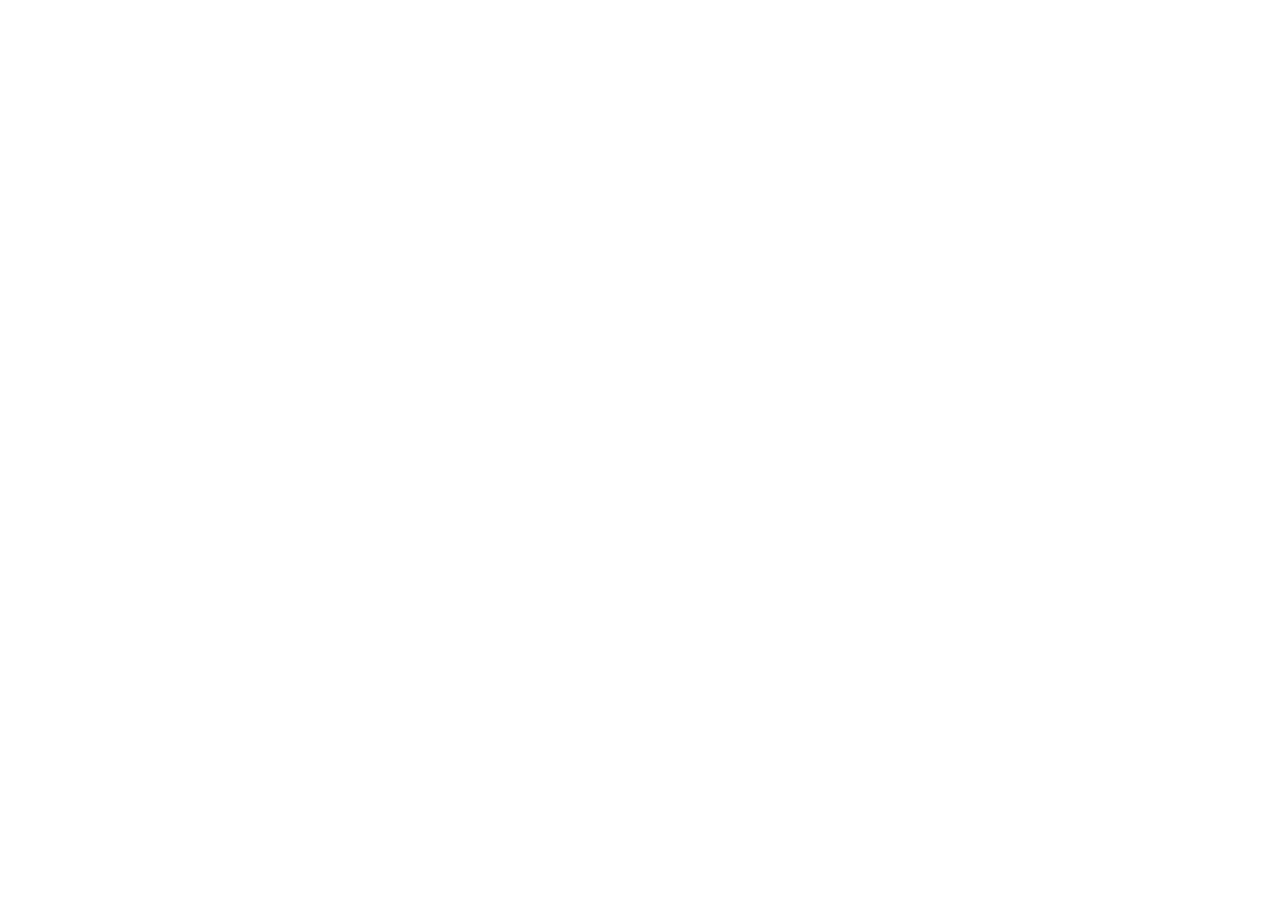
==== pages/comunidad.html @ cf09cdf3 "Separacion por carpetas , img , css , y fix del index" ====
<!DOCTYPE html>
<html lang="en">
<head>
    <meta charset="UTF-8">
    <meta name="viewport" content="width=device-width, initial-scale=1.0">
    <title>Nexus | Comunidad</title>
</head>
<body>
    
</body>
</html>
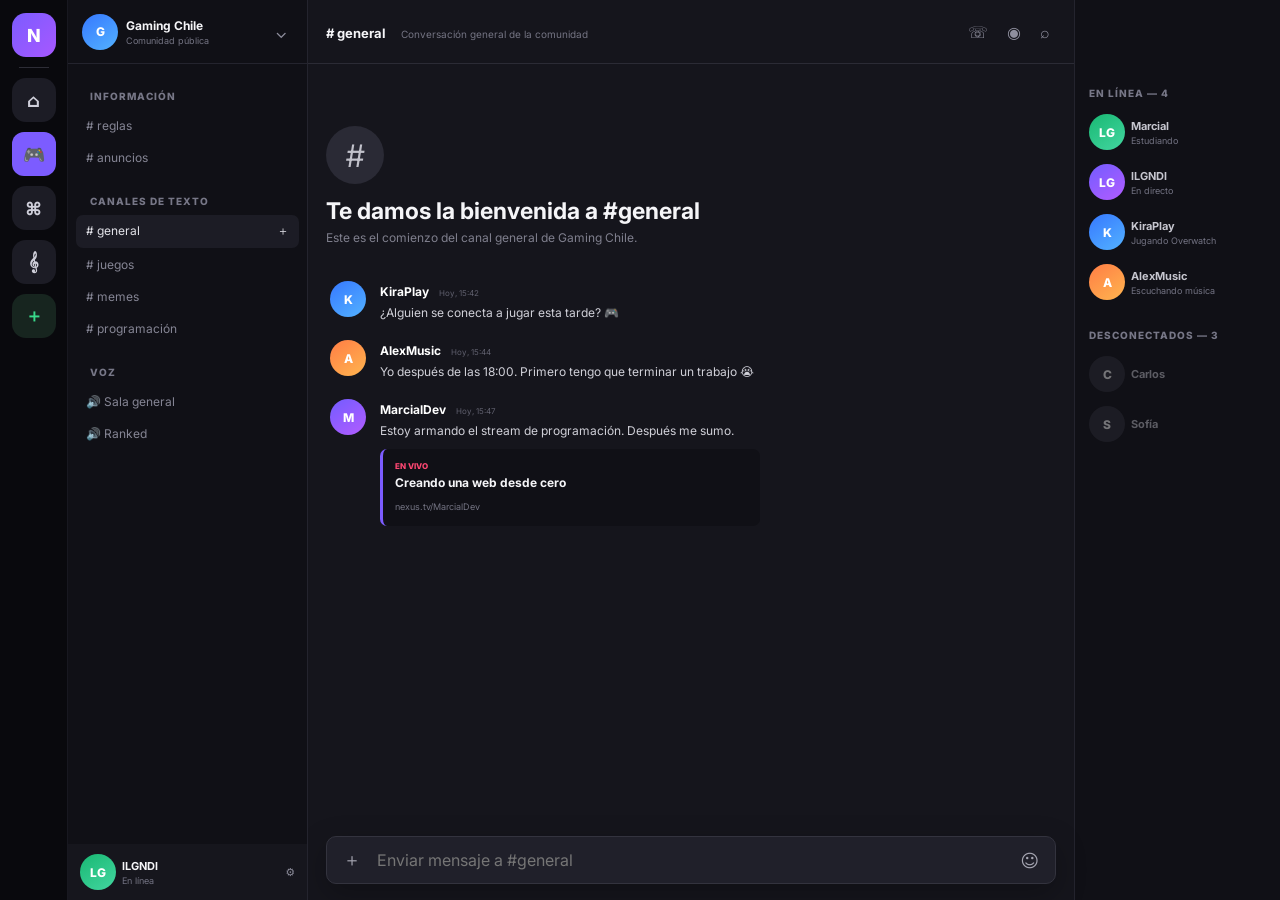
==== commit 829d4af8: "Actualizacion de Pages, js , css , cursor y pequeño detalle en indiacion de proximo boton en index" ====
--- a/pages/comunidad.html
+++ b/pages/comunidad.html
@@ -1,11 +1,181 @@
-<!DOCTYPE html>
+<!doctype html>
 <html lang="en">
-<head>
-    <meta charset="UTF-8">
-    <meta name="viewport" content="width=device-width, initial-scale=1.0">
+  <head>
+    <meta charset="UTF-8" />
+    <meta name="viewport" content="width=device-width, initial-scale=1.0" />
     <title>Nexus | Comunidad</title>
-</head>
-<body>
-    
-</body>
-</html>+    <link href="https://fonts.googleapis.com" rel="preconnect" />
+    <link crossorigin="" href="https://fonts.gstatic.com" rel="preconnect" />
+    <link
+      href="https://fonts.googleapis.com/css2?family=Inter:wght@400;500;600;700;800&amp;display=swap"
+      rel="stylesheet"
+    />
+    <link href="../css/style.css" rel="stylesheet" />
+  </head>
+  <body class="cuerpo-comunidad">
+    <!-- Barra de servidores y accesos rápidos -->
+    <aside class="barra-servidores">
+      <a class="logo-servidor" href="principal.html"> N </a>
+      <div class="linea-barra"></div>
+      <a class="icono-servidor" href="principal.html"> ⌂ </a>
+      <a class="icono-servidor activo" href="comunidad.html"> 🎮 </a>
+      <a class="icono-servidor" href="comunidad.html"> ⌘ </a>
+      <a class="icono-servidor" href="comunidad.html"> 𝄞 </a>
+      <button class="icono-servidor agregar-servidor">＋</button>
+    </aside>
+    <!-- Panel de canales de la comunidad -->
+    <aside class="barra-lateral-canales">
+      <div class="titulo-comunidad">
+        <div>
+          <span class="avatar avatar-azul"> G </span>
+          <span>
+            <strong> Gaming Chile </strong>
+            <small> Comunidad pública </small>
+          </span>
+        </div>
+        <button>⌄</button>
+      </div>
+      <div class="desplazamiento-canales">
+        <p class="encabezado-lateral">INFORMACIÓN</p>
+        <a class="elemento-canal" href="#"> # reglas </a>
+        <a class="elemento-canal" href="#"> # anuncios </a>
+        <p class="encabezado-lateral">CANALES DE TEXTO</p>
+        <a class="elemento-canal activo" href="#">
+          # general
+          <span> ＋ </span>
+        </a>
+        <a class="elemento-canal" href="#"> # juegos </a>
+        <a class="elemento-canal" href="#"> # memes </a>
+        <a class="elemento-canal" href="#"> # programación </a>
+        <p class="encabezado-lateral">VOZ</p>
+        <a class="elemento-canal" href="#"> 🔊 Sala general </a>
+        <a class="elemento-canal" href="#"> 🔊 Ranked </a>
+      </div>
+      <div class="perfil-mini">
+        <span class="avatar avatar-verde"> LG </span>
+        <span>
+          <strong> lLGNDl </strong>
+          <small> En línea </small>
+        </span>
+        <a href="perfil.html"> ⚙ </a>
+      </div>
+    </aside>
+    <!-- Área principal del chat -->
+    <main class="principal-chat">
+      <!-- Encabezado del canal -->
+      <header class="encabezado-chat">
+        <div>
+          <strong> # general </strong>
+          <span> Conversación general de la comunidad </span>
+        </div>
+        <div class="herramientas-chat">
+          <button>☏</button>
+          <button>◉</button>
+          <button>⌕</button>
+        </div>
+      </header>
+      <!-- Historial de mensajes -->
+      <section class="mensajes" id="listaMensajes">
+        <div class="introduccion-canal">
+          <div class="circulo-numeral">#</div>
+          <h1>Te damos la bienvenida a #general</h1>
+          <p>Este es el comienzo del canal general de Gaming Chile.</p>
+        </div>
+        <article class="mensaje">
+          <span class="avatar avatar-azul"> K </span>
+          <div>
+            <p class="metadatos-mensaje">
+              <strong> KiraPlay </strong>
+              <time> Hoy, 15:42 </time>
+            </p>
+            <p>¿Alguien se conecta a jugar esta tarde? 🎮</p>
+          </div>
+        </article>
+        <article class="mensaje">
+          <span class="avatar avatar-naranja"> A </span>
+          <div>
+            <p class="metadatos-mensaje">
+              <strong> AlexMusic </strong>
+              <time> Hoy, 15:44 </time>
+            </p>
+            <p>
+              Yo después de las 18:00. Primero tengo que terminar un trabajo 😭
+            </p>
+          </div>
+        </article>
+        <article class="mensaje">
+          <span class="avatar avatar-morado"> M </span>
+          <div>
+            <p class="metadatos-mensaje">
+              <strong> MarcialDev </strong>
+              <time> Hoy, 15:47 </time>
+            </p>
+            <p>Estoy armando el stream de programación. Después me sumo.</p>
+            <div class="tarjeta-enlace-mensaje">
+              <span> EN VIVO </span>
+              <strong> Creando una web desde cero </strong>
+              <small> nexus.tv/MarcialDev </small>
+            </div>
+          </div>
+        </article>
+      </section>
+      <!-- Formulario para enviar mensajes -->
+      <form class="caja-mensaje" id="formularioMensaje">
+        <button type="button">＋</button>
+        <input
+          autocomplete="off"
+          id="entradaMensaje"
+          placeholder="Enviar mensaje a #general"
+        />
+        <button type="button">☺</button>
+      </form>
+    </main>
+    <!-- Lista de miembros de la comunidad -->
+    <aside class="barra-lateral-miembros">
+      <p class="encabezado-lateral">EN LÍNEA — 4</p>
+      <div class="miembro">
+        <span class="avatar avatar-verde"> LG </span>
+        <span>
+          <strong> Marcial </strong>
+          <small> Estudiando </small>
+        </span>
+      </div>
+      <div class="miembro">
+        <span class="avatar avatar-morado"> LG </span>
+        <span>
+          <strong> lLGNDl </strong>
+          <small> En directo </small>
+        </span>
+      </div>
+      <div class="miembro">
+        <span class="avatar avatar-azul"> K </span>
+        <span>
+          <strong> KiraPlay </strong>
+          <small> Jugando Overwatch </small>
+        </span>
+      </div>
+      <div class="miembro">
+        <span class="avatar avatar-naranja"> A </span>
+        <span>
+          <strong> AlexMusic </strong>
+          <small> Escuchando música </small>
+        </span>
+      </div>
+      <p class="encabezado-lateral">DESCONECTADOS — 3</p>
+      <div class="miembro desconectado">
+        <span class="avatar"> C </span>
+        <span>
+          <strong> Carlos </strong>
+        </span>
+      </div>
+      <div class="miembro desconectado">
+        <span class="avatar"> S </span>
+        <span>
+          <strong> Sofía </strong>
+        </span>
+      </div>
+    </aside>
+    <!-- Archivo JavaScript con las interacciones del prototipo -->
+    <script src="../js/app.js"></script>
+  </body>
+</html>
--- a/css/style.css
+++ b/css/style.css
@@ -0,0 +1,2023 @@
+/*
+   VARIABLES GLOBALES DE DISEÑO
+*/
+
+:root {
+    --fondo: #0b0b10;
+    --superficie: #121219;
+    --superficie-2: #181821;
+    --superficie-3: #20202b;
+    --linea: #292936;
+    --texto: #f5f5f8;
+    --atenuado: #9c9cab;
+    --morado: #7c5cff;
+    --morado-2: #9b7dff;
+    --verde: #39d98a;
+    --peligro: #ff4773;
+    --azul: #4e8cff;
+    --naranja: #ff9c50;
+    --radio: 16px;
+    --sombra: 0 22px 70px rgba(0,0,0,.35);
+}
+
+/*
+   CONFIGURACIÓN GENERAL
+*/
+
+* {
+    box-sizing: border-box;
+}
+
+html {
+    scroll-behavior: smooth;
+}
+
+body {
+    margin: 0;
+    font-family: "Inter", system-ui, sans-serif;
+    background: var(--fondo);
+    color: var(--texto);
+}
+
+a {
+    color: inherit;
+    text-decoration: none;
+}
+
+button, input, textarea {
+    font: inherit;
+    }
+button {
+    cursor: pointer;
+}
+
+img {
+    max-width: 100%;
+    display: block;
+}
+
+/* COMPONENTES GENERALES */
+
+.marca {
+    display: inline-flex;
+    align-items: center;
+    gap: 10px;
+    letter-spacing: .08em;
+}
+
+.marca-grande {
+    font-size: 22px;
+    font-weight: 800;
+}
+
+.simbolo-marca {
+    width: 42px;
+    height: 42px;
+    border-radius: 13px;
+    display: inline-grid;
+    place-items: center;
+    background: linear-gradient(135deg, var(--morado), #bd5cff);
+    color: white;
+    font-weight: 800;
+    box-shadow: 0 10px 30px rgba(124,92,255,.3);
+}
+
+.simbolo-marca.mini {
+    width: 32px;
+    height: 32px;
+    border-radius: 10px;
+}
+
+.subtitulo {
+    display: inline-block;
+    color: var(--morado-2);
+    font-size: 11px;
+    font-weight: 800;
+    letter-spacing: .14em;
+}
+
+.atenuado {
+    color: var(--atenuado);
+}
+
+.pequeno {
+    font-size: 12px;
+}
+
+.centrado {
+    text-align: center;
+}
+
+.boton {
+    border: 0;
+    border-radius: 10px;
+    padding: 11px 16px;
+    font-weight: 700;
+    color: var(--texto);
+    display: inline-flex;
+    align-items: center;
+    justify-content: center;
+    gap: 8px;
+    transition: .18s ease;
+}
+
+.boton:hover {
+    transform: translateY(-1px);
+}
+
+.boton-primario {
+    background: var(--morado);
+    color: #fff;
+    box-shadow: 0 8px 22px rgba(124,92,255,.22);
+}
+
+.boton-primario:hover {
+    background: #d04df1;
+}
+
+.boton-suave, .boton-secundario {
+    background: var(--superficie-3);
+    border: 1px solid var(--linea);
+}
+
+.boton-suave:hover, .boton-secundario:hover {
+    background: #292936;
+}
+
+.boton-bloque {
+    width: 100%;
+}
+
+.avatar {
+    flex: 0 0 auto;
+    width: 36px;
+    height: 36px;
+    border-radius: 50%;
+    display: inline-grid;
+    place-items: center;
+    background: #2f2f39;
+    color: white;
+    font-size: 12px;
+    font-weight: 800;
+    position: relative;
+}
+
+.avatar.grande {
+    width: 56px;
+    height: 56px;
+    font-size: 16px;
+}
+
+.avatar.extra-grande {
+    width: 64px;
+    height: 64px;
+    font-size: 20px;
+}
+
+.avatar-morado {
+    background: linear-gradient(145deg, #735cff, #b25cff);
+}
+
+.avatar-azul {
+    background: linear-gradient(145deg, #3678ff, #53b2ff);
+}
+
+.avatar-naranja {
+    background: linear-gradient(145deg, #ff7d45, #ffb54f);
+}
+
+.avatar-verde {
+    background: linear-gradient(145deg, #19b873, #43d6a0);
+}
+
+.insignia-en-vivo {
+    display: inline-flex;
+    align-items: center;
+    width: fit-content;
+    padding: 6px 9px;
+    border-radius: 7px;
+    background: var(--peligro);
+    color: white;
+    font-size: 11px;
+    font-weight: 800;
+    letter-spacing: .04em;
+}
+
+.insignia-en-vivo.pequeno {
+    padding: 5px 7px;
+    font-size: 9px;
+}
+
+.etiqueta-categoria {
+    display: inline-block;
+    margin: 7px 5px 0 0;
+    padding: 5px 8px;
+    border-radius: 999px;
+    background: #252532;
+    color: #c3c3d0;
+    font-size: 11px;
+}
+
+.encabezado-lateral {
+    margin: 22px 14px 8px;
+    color: #777787;
+    font-size: 10px;
+    font-weight: 800;
+    letter-spacing: .1em;
+}
+
+/* INICIO DE SESIÓN */
+
+.cuerpo-inicio-sesion {
+    min-height: 100vh;
+    background: #0a0a10;
+}
+
+.diseno-inicio-sesion {
+    min-height: 100vh;
+    display: grid;
+    grid-template-columns: 1.18fr .82fr;
+}
+
+.promocion-inicio-sesion {
+    position: relative;
+    overflow: hidden;
+    padding: 46px 58px;
+    display: flex;
+    flex-direction: column;
+    justify-content: space-between;
+    background: radial-gradient(circle at 25% 35%, rgba(124,92,255,.35), transparent 34%), radial-gradient(circle at 80% 70%, rgba(87,57,255,.23), transparent 28%), #101018;
+}
+
+.promocion-inicio-sesion::before, .promocion-inicio-sesion::after {
+    content: "";
+    position: absolute;
+    width: 320px;
+    height: 320px;
+    border: 1px solid rgba(255,255,255,.08);
+    border-radius: 38% 62% 57% 43%;
+    transform: rotate(30deg);
+}
+
+.promocion-inicio-sesion::before {
+    right: -80px;
+    top: -100px;
+}
+
+.promocion-inicio-sesion::after {
+    left: 40%;
+    bottom: -180px;
+    width: 420px;
+    height: 420px;
+}
+
+.texto-promocion {
+    position: relative;
+    z-index: 1;
+    max-width: 680px;
+}
+
+.texto-promocion h1 {
+    margin: 16px 0;
+    font-size: clamp(44px, 5vw, 76px);
+    line-height: .98;
+    letter-spacing: -.055em;
+}
+
+.texto-promocion p {
+    max-width: 620px;
+    color: #c0c0cc;
+    font-size: 18px;
+    line-height: 1.7;
+}
+
+.etiquetas-promocion {
+    display: flex;
+    flex-wrap: wrap;
+    gap: 8px;
+    margin-top: 26px;
+}
+
+.etiquetas-promocion span {
+    padding: 8px 12px;
+    background: rgba(255,255,255,.06);
+    border: 1px solid rgba(255,255,255,.08);
+    border-radius: 999px;
+    color: #d9d9e2;
+    font-size: 12px;
+}
+
+.pie-inicio-sesion {
+    color: #686879;
+    font-size: 12px;
+}
+
+.panel-inicio-sesion {
+    display: grid;
+    place-items: center;
+    padding: 30px;
+    background: #0b0b10;
+}
+
+.tarjeta-inicio-sesion {
+    width: min(430px, 100%);
+    padding: 36px;
+    border-radius: 22px;
+    background: #14141b;
+    border: 1px solid #24242e;
+    box-shadow: var(--sombra);
+}
+
+.marca-movil {
+    display: none;
+    margin-bottom: 26px;
+    align-items: center;
+    gap: 8px;
+    font-weight: 800;
+}
+
+.indicador-estado {
+    display: inline-block;
+    color: #70dfad;
+    background: rgba(57,217,138,.08);
+    border: 1px solid rgba(57,217,138,.18);
+    border-radius: 999px;
+    padding: 6px 9px;
+    font-size: 10px;
+    font-weight: 800;
+}
+
+.tarjeta-inicio-sesion h2 {
+    font-size: 30px;
+    margin: 18px 0 6px;
+    letter-spacing: -.035em;
+}
+
+.tarjeta-inicio-sesion > p {
+    margin-top: 0;
+}
+
+.tarjeta-inicio-sesion label {
+    display: block;
+    margin: 20px 0 8px;
+    color: #d8d8df;
+    font-size: 12px;
+    font-weight: 700;
+}
+
+.tarjeta-inicio-sesion input {
+    width: 100%;
+    padding: 13px 14px;
+    border: 1px solid #32323e;
+    border-radius: 10px;
+    outline: none;
+    background: #0d0d13;
+    color: white;
+    transition: border .2s, box-shadow .2s;
+}
+
+.tarjeta-inicio-sesion input:focus {
+    border-color: var(--morado);
+    box-shadow: 0 0 0 3px rgba(124,92,255,.13);
+}
+
+.fila-etiqueta {
+    display: flex;
+    align-items: center;
+    justify-content: space-between;
+}
+
+.fila-etiqueta a {
+    color: var(--morado-2);
+    font-size: 11px;
+}
+
+.tarjeta-inicio-sesion .boton-primario {
+    margin-top: 24px;
+}
+
+.tarjeta-inicio-sesion .boton-secundario {
+    margin-top: 10px;
+}
+
+.tarjeta-inicio-sesion .centrado {
+    margin: 18px 0 0;
+}
+
+/* APLICACIÓN / PÁGINA PRINCIPAL */
+
+.cuerpo-aplicacion {
+    min-height: 100vh;
+    padding-left: 276px;
+}
+
+.barra-servidores {
+    position: fixed;
+    z-index: 20;
+    inset: 0 auto 0 0;
+    width: 68px;
+    padding: 13px 10px;
+    background: #09090d;
+    border-right: 1px solid #181820;
+    display: flex;
+    flex-direction: column;
+    align-items: center;
+    gap: 10px;
+}
+
+.logo-servidor, .icono-servidor {
+    width: 44px;
+    height: 44px;
+    display: grid;
+    place-items: center;
+    border-radius: 14px;
+    background: #1c1c25;
+    color: #cfcfda;
+    font-size: 18px;
+    font-weight: 800;
+    border: 0;
+    transition: .18s;
+}
+
+.logo-servidor {
+    background: linear-gradient(135deg, var(--morado), #a758ff);
+    color: white;
+}
+
+.icono-servidor:hover, .icono-servidor.activo {
+    border-radius: 12px;
+    background: var(--morado);
+    color: white;
+}
+
+.agregar-servidor {
+    color: var(--verde);
+    background: #17251f;
+}
+
+.linea-barra {
+    width: 30px;
+    height: 1px;
+    background: #2d2d36;
+}
+
+.navegacion-lateral {
+    position: fixed;
+    z-index: 15;
+    inset: 0 auto 0 68px;
+    width: 208px;
+    background: #101016;
+    border-right: 1px solid #24242e;
+    display: flex;
+    flex-direction: column;
+}
+
+.marca-lateral {
+    height: 64px;
+    display: flex;
+    align-items: center;
+    gap: 9px;
+    padding: 0 16px;
+    border-bottom: 1px solid #24242e;
+    letter-spacing: .08em;
+}
+
+.navegacion-lateral nav {
+    padding: 12px 10px;
+}
+
+.elemento-navegacion {
+    display: flex;
+    align-items: center;
+    gap: 12px;
+    padding: 10px 12px;
+    margin: 2px 0;
+    border-radius: 9px;
+    color: #aaaaba;
+    font-size: 13px;
+}
+
+.elemento-navegacion span {
+    width: 18px;
+    color: #88889a;
+    font-size: 17px;
+}
+
+.elemento-navegacion:hover, .elemento-navegacion.activo {
+    background: #1d1d26;
+    color: white;
+}
+
+.elemento-navegacion.activo span {
+    color: var(--morado-2);
+}
+
+.usuario-en-vivo {
+    display: grid;
+    grid-template-columns: 34px 1fr auto;
+    align-items: center;
+    gap: 8px;
+    padding: 7px 12px;
+    font-size: 11px;
+}
+
+.usuario-en-vivo:hover {
+    background: #181820;
+}
+
+.usuario-en-vivo strong, .miembro strong {
+    display: block;
+    font-size: 11px;
+}
+
+.usuario-en-vivo small, .miembro small, .perfil-mini small {
+    display: block;
+    margin-top: 2px;
+    color: #737383;
+    font-size: 9px;
+}
+
+.usuario-en-vivo b {
+    color: #d2d2dc;
+    font-size: 9px;
+    font-weight: 600;
+}
+
+.usuario-en-vivo b::first-letter {
+    color: var(--peligro);
+}
+
+.perfil-mini {
+    margin-top: auto;
+    padding: 10px 12px;
+    background: #16161d;
+    display: grid;
+    grid-template-columns: 34px 1fr auto;
+    align-items: center;
+    gap: 8px;
+    font-size: 11px;
+}
+
+.perfil-mini a {
+    color: #8d8d9b;
+}
+
+.principal-aplicacion {
+    min-height: 100vh;
+}
+
+.barra-superior {
+    position: sticky;
+    z-index: 10;
+    top: 0;
+    height: 64px;
+    padding: 0 28px;
+    display: flex;
+    align-items: center;
+    justify-content: space-between;
+    background: rgba(11,11,16,.86);
+    border-bottom: 1px solid #24242d;
+    backdrop-filter: blur(14px);
+}
+
+.contenedor-busqueda {
+    width: min(520px, 52vw);
+    display: flex;
+    align-items: center;
+    gap: 10px;
+    padding: 9px 13px;
+    border: 1px solid #2d2d38;
+    background: #15151d;
+    border-radius: 10px;
+    color: #787889;
+}
+
+.contenedor-busqueda input {
+    flex: 1;
+    min-width: 0;
+    border: 0;
+    outline: 0;
+    background: transparent;
+    color: white;
+}
+
+.contenedor-busqueda input::placeholder {
+    color: #6e6e7e;
+}
+
+.acciones-superiores {
+    display: flex;
+    align-items: center;
+    gap: 12px;
+}
+
+.boton-icono {
+    width: 34px;
+    height: 34px;
+    border: 0;
+    border-radius: 9px;
+    background: #181820;
+    color: #bdbdc8;
+}
+
+.menu-movil {
+    display: none;
+    border: 0;
+    background: transparent;
+    color: white;
+    font-size: 20px;
+}
+
+.contenedor-contenido {
+    padding: 28px;
+    max-width: 1450px;
+    margin: 0 auto;
+}
+
+.destacado {
+    min-height: 330px;
+    display: grid;
+    grid-template-columns: .9fr 1.25fr;
+    overflow: hidden;
+    border: 1px solid #292938;
+    border-radius: 22px;
+    background: radial-gradient(circle at 22% 32%, rgba(124,92,255,.18), transparent 36%), #14141b;
+    box-shadow: var(--sombra);
+}
+
+.texto-destacado {
+    padding: 38px;
+    display: flex;
+    flex-direction: column;
+    justify-content: center;
+}
+
+.texto-destacado h1 {
+    margin: 15px 0 12px;
+    font-size: clamp(34px, 4vw, 57px);
+    line-height: 1.02;
+    letter-spacing: -.05em;
+}
+
+.texto-destacado p {
+    color: #a9a9b6;
+    line-height: 1.6;
+    font-size: 14px;
+}
+
+.texto-destacado p strong {
+    color: #dedee5;
+}
+
+.acciones-destacado {
+    display: flex;
+    gap: 9px;
+    margin-top: 16px;
+}
+
+.imagen-destacada {
+    position: relative;
+    min-height: 330px;
+    background: #1d1d27;
+    overflow: hidden;
+}
+
+.imagen-destacada::after {
+    content: "";
+    position: absolute;
+    inset: 0;
+    background: linear-gradient(90deg, #14141b 0%, transparent 22%, transparent 100%);
+    pointer-events: none;
+}
+
+.imagen-destacada img {
+    width: 100%;
+    height: 100%;
+    object-fit: cover;
+    filter: saturate(.82) contrast(1.05) brightness(.77);
+}
+
+.contador-espectadores {
+    position: absolute;
+    z-index: 2;
+    right: 14px;
+    bottom: 14px;
+    padding: 7px 9px;
+    border-radius: 7px;
+    background: rgba(0,0,0,.7);
+    font-size: 10px;
+}
+
+.bloque-seccion {
+    padding-top: 42px;
+}
+
+.titulo-seccion {
+    display: flex;
+    align-items: end;
+    justify-content: space-between;
+    margin-bottom: 15px;
+}
+
+.titulo-seccion h2 {
+    margin: 5px 0 0;
+    font-size: 21px;
+    letter-spacing: -.025em;
+}
+
+.titulo-seccion > a {
+    color: var(--morado-2);
+    font-size: 11px;
+    font-weight: 700;
+}
+
+.cuadricula-transmisiones {
+    display: grid;
+    grid-template-columns: repeat(3, 1fr);
+    gap: 18px;
+}
+
+.tarjeta-transmision {
+    min-width: 0;
+}
+
+.miniatura {
+    height: 190px;
+    position: relative;
+    overflow: hidden;
+    display: flex;
+    align-items: center;
+    justify-content: center;
+    border-radius: 12px;
+    border: 1px solid rgba(255,255,255,.05);
+    transition: transform .18s;
+}
+
+.miniatura:hover {
+    transform: translateY(-3px);
+}
+
+.miniatura .insignia-en-vivo {
+    position: absolute;
+    top: 10px;
+    left: 10px;
+}
+
+.miniatura small {
+    position: absolute;
+    left: 10px;
+    bottom: 10px;
+    padding: 4px 6px;
+    background: rgba(0,0,0,.7);
+    border-radius: 5px;
+    font-size: 9px;
+}
+
+.miniatura-codigo {
+    background: radial-gradient(circle at 70% 20%, #7659ff, transparent 30%), linear-gradient(145deg,#1e1d33,#12121b);
+}
+
+.miniatura-juego {
+    background: radial-gradient(circle at 25% 25%, #286bd8, transparent 38%), linear-gradient(145deg,#161d34,#15151d);
+}
+
+.miniatura-musica {
+    background: radial-gradient(circle at 75% 30%, #ff7530, transparent 40%), linear-gradient(145deg,#33221f,#17151a);
+}
+
+.texto-miniatura-codigo {
+    font: 800 58px/1 monospace;
+    color: rgba(255,255,255,.88);
+    text-shadow: 0 10px 30px rgba(124,92,255,.45);
+}
+
+.emoji-miniatura-grande {
+    font-size: 58px;
+    filter: drop-shadow(0 12px 20px rgba(0,0,0,.35));
+}
+
+.informacion-transmision {
+    display: grid;
+    grid-template-columns: 36px 1fr;
+    gap: 9px;
+    margin-top: 10px;
+}
+
+.informacion-transmision h3 {
+    margin: 1px 0 4px;
+    white-space: nowrap;
+    overflow: hidden;
+    text-overflow: ellipsis;
+    font-size: 13px;
+}
+
+.informacion-transmision p {
+    margin: 0;
+    color: #858596;
+    font-size: 10px;
+}
+
+.cuadricula-categorias {
+    display: grid;
+    grid-template-columns: repeat(4, 1fr);
+    gap: 14px;
+}
+
+.tarjeta-categoria {
+    min-height: 128px;
+    padding: 18px;
+    border-radius: 14px;
+    border: 1px solid rgba(255,255,255,.06);
+    display: flex;
+    flex-direction: column;
+    justify-content: end;
+    overflow: hidden;
+    position: relative;
+    transition: .18s;
+}
+
+.tarjeta-categoria:hover {
+    transform: translateY(-3px);
+}
+
+.tarjeta-categoria > span {
+    position: absolute;
+    font-size: 60px;
+    right: 12px;
+    top: 4px;
+    opacity: .65;
+    transform: rotate(8deg);
+}
+
+.tarjeta-categoria strong {
+    font-size: 15px;
+}
+
+.tarjeta-categoria small {
+    margin-top: 4px;
+    color: rgba(255,255,255,.62);
+    font-size: 9px;
+}
+
+.categoria-uno {
+    background: linear-gradient(135deg,#251d43,#191522);
+}
+
+.categoria-dos {
+    background: linear-gradient(135deg,#153245,#111d25);
+}
+
+.categoria-tres {
+    background: linear-gradient(135deg,#44241f,#231719);
+}
+
+.categoria-cuatro {
+    background: linear-gradient(135deg,#3a1f40,#211522);
+}
+
+.busqueda-vacia {
+    display: none;
+    padding: 24px;
+    border: 1px dashed #393946;
+    border-radius: 12px;
+    color: var(--atenuado);
+    text-align: center;
+}
+
+/* COMUNIDAD Y CHAT */
+
+.cuerpo-comunidad {
+    min-height: 100vh;
+    padding-left: 308px;
+    padding-right: 206px;
+    background: #15151c;
+}
+
+.barra-lateral-canales {
+    position: fixed;
+    z-index: 15;
+    left: 68px;
+    top: 0;
+    bottom: 0;
+    width: 240px;
+    background: #101016;
+    border-right: 1px solid #24242e;
+    display: flex;
+    flex-direction: column;
+}
+
+.titulo-comunidad {
+    height: 64px;
+    display: flex;
+    align-items: center;
+    justify-content: space-between;
+    padding: 0 14px;
+    border-bottom: 1px solid #24242e;
+}
+
+.titulo-comunidad > div {
+    display: flex;
+    align-items: center;
+    gap: 8px;
+}
+
+.titulo-comunidad strong {
+    display: block;
+    font-size: 12px;
+}
+
+.titulo-comunidad small {
+    display: block;
+    color: #747483;
+    font-size: 9px;
+    margin-top: 2px;
+}
+
+.titulo-comunidad button, .herramientas-chat button, .encabezado-chat button {
+    border: 0;
+    background: transparent;
+    color: #8f8f9e;
+}
+
+.desplazamiento-canales {
+    flex: 1;
+    overflow: auto;
+    padding: 4px 8px;
+}
+
+.elemento-canal {
+    display: flex;
+    justify-content: space-between;
+    padding: 8px 10px;
+    margin: 1px 0;
+    border-radius: 7px;
+    color: #858594;
+    font-size: 12px;
+}
+
+.elemento-canal:hover, .elemento-canal.activo {
+    background: #1c1c25;
+    color: #e2e2e8;
+}
+
+.principal-chat {
+    min-height: 100vh;
+    display: flex;
+    flex-direction: column;
+}
+
+.encabezado-chat {
+    position: sticky;
+    z-index: 8;
+    top: 0;
+    height: 64px;
+    flex: 0 0 64px;
+    padding: 0 18px;
+    border-bottom: 1px solid #2b2b35;
+    background: #15151c;
+    display: flex;
+    align-items: center;
+    justify-content: space-between;
+}
+
+.encabezado-chat strong {
+    font-size: 13px;
+}
+
+.encabezado-chat span {
+    margin-left: 12px;
+    color: #747483;
+    font-size: 10px;
+}
+
+.herramientas-chat {
+    display: flex;
+    gap: 7px;
+}
+
+.mensajes {
+    flex: 1;
+    padding: 22px 18px 90px;
+    overflow: auto;
+}
+
+.introduccion-canal {
+    margin: 40px 0 28px;
+}
+
+.circulo-numeral {
+    width: 58px;
+    height: 58px;
+    display: grid;
+    place-items: center;
+    border-radius: 50%;
+    background: #2a2a35;
+    font-size: 31px;
+    color: #c1c1ca;
+}
+
+.introduccion-canal h1 {
+    margin: 13px 0 5px;
+    font-size: 23px;
+}
+
+.introduccion-canal p {
+    margin: 0;
+    color: #7f7f8d;
+    font-size: 12px;
+}
+
+.mensaje {
+    display: grid;
+    grid-template-columns: 40px 1fr;
+    gap: 10px;
+    padding: 8px 4px;
+    border-radius: 7px;
+}
+
+.mensaje:hover {
+    background: rgba(255,255,255,.02);
+}
+
+.mensaje p {
+    margin: 2px 0;
+    color: #d0d0d8;
+    font-size: 12px;
+    line-height: 1.55;
+}
+
+.metadatos-mensaje strong {
+    color: white;
+}
+
+.metadatos-mensaje time {
+    margin-left: 7px;
+    color: #60606e;
+    font-size: 8px;
+}
+
+.tarjeta-enlace-mensaje {
+    width: min(380px,100%);
+    margin-top: 8px;
+    padding: 12px;
+    border-left: 3px solid var(--morado);
+    border-radius: 7px;
+    background: #101016;
+}
+
+.tarjeta-enlace-mensaje span {
+    display: block;
+    color: var(--peligro);
+    font-size: 8px;
+    font-weight: 800;
+}
+
+.tarjeta-enlace-mensaje strong {
+    display: block;
+    margin: 4px 0;
+    font-size: 12px;
+}
+
+.tarjeta-enlace-mensaje small {
+    color: #737382;
+    font-size: 9px;
+}
+
+.caja-mensaje {
+    position: fixed;
+    z-index: 7;
+    left: 326px;
+    right: 224px;
+    bottom: 16px;
+    height: 48px;
+    display: flex;
+    align-items: center;
+    gap: 8px;
+    padding: 0 10px;
+    border: 1px solid #33333e;
+    border-radius: 10px;
+    background: #20202a;
+    box-shadow: 0 10px 30px rgba(0,0,0,.25);
+}
+
+.caja-mensaje input {
+    flex: 1;
+    border: 0;
+    outline: 0;
+    background: transparent;
+    color: white;
+}
+
+.caja-mensaje button {
+    border: 0;
+    background: transparent;
+    color: #a5a5b1;
+    font-size: 18px;
+}
+
+.barra-lateral-miembros {
+    position: fixed;
+    z-index: 5;
+    right: 0;
+    top: 0;
+    bottom: 0;
+    width: 206px;
+    padding-top: 65px;
+    background: #101016;
+    border-left: 1px solid #24242e;
+}
+
+.miembro {
+    display: grid;
+    grid-template-columns: 34px 1fr;
+    align-items: center;
+    gap: 8px;
+    padding: 7px 14px;
+    color: #c6c6cf;
+}
+
+.miembro:hover {
+    background: #181820;
+}
+
+.miembro.desconectado {
+    opacity: .42;
+}
+
+/* TRANSMISIÓN EN VIVO */
+
+.cuerpo-transmision {
+    min-height: 100vh;
+    background: #0b0b10;
+}
+
+.barra-superior-simple {
+    height: 58px;
+    padding: 0 18px;
+    display: flex;
+    align-items: center;
+    gap: 22px;
+    border-bottom: 1px solid #25252f;
+    background: #0e0e14;
+}
+
+.barra-superior-simple nav {
+    display: flex;
+    gap: 16px;
+    font-size: 11px;
+    font-weight: 700;
+    color: #aaaab6;
+}
+
+.barra-superior-simple nav a:hover, .barra-superior-simple nav a.activo {
+    color: white;
+}
+
+.barra-superior-simple .contenedor-busqueda {
+    margin-left: auto;
+}
+
+.contenedor-busqueda.compacto {
+    width: min(340px, 34vw);
+    padding: 7px 10px;
+}
+
+.diseno-visualizacion {
+    min-height: calc(100vh - 58px);
+    padding-right: 310px;
+}
+
+.columna-visualizacion {
+    min-width: 0;
+}
+
+.escenario-video {
+    position: relative;
+    background: #050507;
+    aspect-ratio: 16/8.1;
+    max-height: 72vh;
+}
+
+.video-simulado {
+    width: 100%;
+    height: 100%;
+    padding: 6%;
+    display: grid;
+    place-items: center;
+    background: radial-gradient(circle at 70% 35%, rgba(124,92,255,.18), transparent 30%), #090a0f;
+}
+
+.ventana-codigo {
+    width: min(700px, 75%);
+    padding: 18px 24px 28px;
+    border: 1px solid #343446;
+    border-radius: 14px;
+    background: #11111a;
+    box-shadow: 0 35px 80px rgba(0,0,0,.55);
+}
+
+.puntos-codigo {
+    color: #696978;
+    letter-spacing: 4px;
+    font-size: 9px;
+}
+
+.ventana-codigo pre {
+    margin: 22px 0 0;
+    color: #d7d7e0;
+    font: 500 clamp(13px,1.6vw,20px)/1.8 monospace;
+}
+
+.ventana-codigo pre span {
+    color: #a887ff;
+}
+
+.tarjeta-camara {
+    position: absolute;
+    right: 3%;
+    bottom: 10%;
+    width: 150px;
+    height: 105px;
+    border: 2px solid #33333e;
+    border-radius: 12px;
+    background: #16161f;
+    display: flex;
+    flex-direction: column;
+    align-items: center;
+    justify-content: center;
+    box-shadow: 0 12px 32px rgba(0,0,0,.4);
+}
+
+.tarjeta-camara strong {
+    margin-top: 6px;
+    font-size: 9px;
+}
+
+.tarjeta-camara small {
+    color: var(--peligro);
+    font-size: 7px;
+    font-weight: 800;
+}
+
+.controles-video {
+    position: absolute;
+    inset: auto 0 0;
+    height: 48px;
+    display: flex;
+    align-items: center;
+    gap: 13px;
+    padding: 0 16px;
+    background: linear-gradient(transparent, rgba(0,0,0,.8));
+    font-size: 12px;
+}
+
+.expandir {
+    flex: 1;
+}
+
+.detalle-transmision {
+    padding: 18px 24px 40px;
+}
+
+.fila-creador {
+    display: grid;
+    grid-template-columns: 56px 1fr auto;
+    gap: 13px;
+    align-items: start;
+}
+
+.fila-creador h1 {
+    margin: 2px 0 4px;
+    font-size: 17px;
+}
+
+.fila-creador p {
+    margin: 0;
+    color: #9c9caa;
+    font-size: 10px;
+}
+
+.acciones-transmision {
+    display: flex;
+    gap: 8px;
+}
+
+.siguiendo {
+    background: #2d2d38 !important;
+    box-shadow: none;
+}
+
+.tarjeta-acerca {
+    margin: 24px 0;
+    padding: 20px;
+    display: flex;
+    justify-content: space-between;
+    gap: 18px;
+    border-radius: 13px;
+    background: #15151c;
+    border: 1px solid #24242e;
+}
+
+.tarjeta-acerca h2 {
+    margin: 0 0 8px;
+    font-size: 14px;
+}
+
+.tarjeta-acerca p {
+    margin: 0;
+    max-width: 650px;
+    color: #8e8e9c;
+    font-size: 11px;
+    line-height: 1.55;
+}
+
+.tarjeta-acerca > strong {
+    font-size: 11px;
+    color: #c8c8d1;
+    white-space: nowrap;
+}
+
+.chat-transmision {
+    position: fixed;
+    right: 0;
+    top: 58px;
+    bottom: 0;
+    width: 310px;
+    display: flex;
+    flex-direction: column;
+    background: #111117;
+    border-left: 1px solid #292933;
+}
+
+.chat-transmision header {
+    height: 45px;
+    flex: 0 0 45px;
+    display: flex;
+    align-items: center;
+    justify-content: space-between;
+    padding: 0 12px;
+    border-bottom: 1px solid #292933;
+    font-size: 9px;
+    font-weight: 800;
+}
+
+.chat-transmision header button {
+    border: 0;
+    background: transparent;
+    color: #a4a4b0;
+}
+
+.lista-chat-en-vivo {
+    flex: 1;
+    overflow: auto;
+    padding: 10px 12px;
+}
+
+.lista-chat-en-vivo p {
+    margin: 0;
+    padding: 6px 3px;
+    color: #bebec8;
+    font-size: 10px;
+    line-height: 1.45;
+}
+
+.lista-chat-en-vivo strong {
+    font-weight: 800;
+}
+
+.nombre-morado {
+    color: #ab8cff;
+}
+
+.nombre-azul {
+    color: #61a8ff;
+}
+
+.nombre-naranja {
+    color: #ff9f64;
+}
+
+.nombre-verde {
+    color: #54d8a1;
+}
+
+.formulario-chat-en-vivo {
+    margin: 10px;
+    padding: 8px;
+    border-radius: 9px;
+    background: #1d1d26;
+    border: 1px solid #30303b;
+}
+
+.formulario-chat-en-vivo input {
+    width: 100%;
+    padding: 4px;
+    border: 0;
+    outline: 0;
+    background: transparent;
+    color: white;
+    font-size: 10px;
+}
+
+.formulario-chat-en-vivo > div {
+    margin-top: 8px;
+    display: flex;
+    justify-content: space-between;
+    align-items: center;
+}
+
+.formulario-chat-en-vivo .boton {
+    padding: 6px 9px;
+    font-size: 9px;
+}
+
+/* PERFIL DE USUARIO */
+
+.cuerpo-perfil {
+    min-height: 100vh;
+    background: #0c0c11;
+}
+
+.contenido-perfil {
+    width: min(1050px, calc(100% - 40px));
+    margin: 28px auto 60px;
+}
+
+.banner-perfil {
+    height: 220px;
+    position: relative;
+    overflow: hidden;
+    border: 1px solid #292937;
+    border-radius: 20px 20px 0 0;
+    background: radial-gradient(circle at 20% 60%, rgba(124,92,255,.8), transparent 32%), radial-gradient(circle at 75% 20%, rgba(54,119,255,.5), transparent 28%), linear-gradient(135deg,#171526,#101018);
+}
+
+.forma-banner {
+    position: absolute;
+    border: 1px solid rgba(255,255,255,.1);
+    border-radius: 48% 52% 45% 55%;
+}
+
+.forma-banner.uno {
+    width: 300px;
+    height: 300px;
+    right: 10%;
+    top: -120px;
+    transform: rotate(25deg);
+}
+
+.forma-banner.dos {
+    width: 180px;
+    height: 180px;
+    right: 38%;
+    bottom: -100px;
+}
+
+.tarjeta-encabezado-perfil {
+    min-height: 150px;
+    padding: 0 28px 22px;
+    display: grid;
+    grid-template-columns: 120px 1fr auto;
+    align-items: end;
+    gap: 18px;
+    background: #14141b;
+    border: 1px solid #292937;
+    border-top: 0;
+    border-radius: 0 0 18px 18px;
+}
+
+.avatar-perfil-xl {
+    width: 120px;
+    height: 120px;
+    margin-top: -48px;
+    align-self: start;
+    display: grid;
+    place-items: center;
+    border: 6px solid #14141b;
+    border-radius: 50%;
+    background: linear-gradient(145deg,#1cb97a,#51dbab);
+    font-size: 32px;
+    font-weight: 800;
+    position: relative;
+}
+
+.avatar-perfil-xl span {
+    position: absolute;
+    right: 4px;
+    bottom: 9px;
+    width: 18px;
+    height: 18px;
+    border: 4px solid #14141b;
+    border-radius: 50%;
+    background: var(--verde);
+}
+
+.identidad-perfil h1 {
+    margin: 0 0 4px;
+    font-size: 24px;
+}
+
+.identidad-perfil > p {
+    margin: 0;
+    color: #888897;
+    font-size: 10px;
+}
+
+.estadisticas-perfil {
+    display: flex;
+    gap: 20px;
+    margin-top: 15px;
+    color: #888897;
+    font-size: 9px;
+}
+
+.estadisticas-perfil strong {
+    color: white;
+    font-size: 11px;
+}
+
+.columnas-perfil {
+    display: grid;
+    grid-template-columns: .72fr 1.28fr;
+    gap: 16px;
+    margin-top: 16px;
+}
+
+.tarjeta-panel {
+    padding: 20px;
+    border-radius: 14px;
+    background: #14141b;
+    border: 1px solid #292937;
+}
+
+.tarjeta-panel h2 {
+    margin: 0 0 12px;
+    font-size: 14px;
+}
+
+.tarjeta-panel > p {
+    color: #9696a5;
+    font-size: 11px;
+    line-height: 1.7;
+}
+
+.fila-informacion {
+    display: grid;
+    grid-template-columns: 28px 1fr;
+    gap: 8px;
+    margin-top: 17px;
+}
+
+.fila-informacion small, .fila-informacion strong {
+    display: block;
+}
+
+.fila-informacion small {
+    color: #707080;
+    font-size: 8px;
+}
+
+.fila-informacion strong {
+    margin-top: 3px;
+    font-size: 10px;
+}
+
+.titulo-compacto {
+    margin-bottom: 4px;
+}
+
+.elemento-actividad {
+    display: grid;
+    grid-template-columns: 38px 1fr;
+    gap: 10px;
+    padding: 13px 0;
+    border-bottom: 1px solid #292932;
+}
+
+.elemento-actividad:last-child {
+    border-bottom: 0;
+}
+
+.icono-actividad {
+    width: 38px;
+    height: 38px;
+    display: grid;
+    place-items: center;
+    border-radius: 10px;
+    background: #20202a;
+}
+
+.elemento-actividad strong {
+    font-size: 10px;
+}
+
+.elemento-actividad p {
+    margin: 4px 0;
+    color: #858594;
+    font-size: 9px;
+}
+
+.elemento-actividad small {
+    color: #60606e;
+    font-size: 8px;
+}
+
+.dialogo-perfil {
+    width: min(460px, calc(100% - 28px));
+    padding: 0;
+    border: 1px solid #353541;
+    border-radius: 16px;
+    background: #17171f;
+    color: white;
+    box-shadow: var(--sombra);
+}
+
+.dialogo-perfil::backdrop {
+    background: rgba(0,0,0,.7);
+    backdrop-filter: blur(3px);
+}
+
+.dialogo-perfil form {
+    padding: 20px;
+}
+
+.encabezado-dialogo {
+    display: flex;
+    align-items: center;
+    justify-content: space-between;
+}
+
+.encabezado-dialogo h2 {
+    margin: 0;
+    font-size: 18px;
+}
+
+.encabezado-dialogo button {
+    border: 0;
+    background: transparent;
+    color: #aaaab7;
+    font-size: 24px;
+}
+
+.dialogo-perfil label {
+    display: block;
+    margin-top: 18px;
+    color: #bdbdc7;
+    font-size: 10px;
+    font-weight: 700;
+}
+
+.dialogo-perfil input, .dialogo-perfil textarea {
+    width: 100%;
+    margin-top: 7px;
+    padding: 11px;
+    resize: vertical;
+    border: 1px solid #343440;
+    border-radius: 9px;
+    outline: 0;
+    background: #0f0f15;
+    color: white;
+}
+
+.acciones-dialogo {
+    margin-top: 20px;
+    display: flex;
+    justify-content: flex-end;
+    gap: 8px;
+}
+
+@media (max-width: 1050px) {
+    .cuadricula-transmisiones {
+        grid-template-columns: repeat(2, 1fr);
+    }
+
+    .cuadricula-categorias {
+        grid-template-columns: repeat(2, 1fr);
+    }
+
+    .barra-lateral-miembros {
+        display: none;
+    }
+
+    .cuerpo-comunidad {
+        padding-right: 0;
+    }
+
+    .caja-mensaje {
+        right: 18px;
+    }
+
+}
+
+@media (max-width: 850px) {
+    .diseno-inicio-sesion {
+        grid-template-columns: 1fr;
+    }
+
+    .promocion-inicio-sesion {
+        display: none;
+    }
+
+    .marca-movil {
+        display: flex;
+    }
+
+    .cuerpo-aplicacion {
+        padding-left: 68px;
+    }
+
+    .navegacion-lateral {
+        transform: translateX(-110%);
+        box-shadow: 20px 0 50px rgba(0,0,0,.4);
+        transition: .2s;
+    }
+
+    .navegacion-lateral.abierto {
+        transform: translateX(0);
+    }
+
+    .menu-movil {
+        display: block;
+    }
+
+    .destacado {
+        grid-template-columns: 1fr;
+    }
+
+    .imagen-destacada {
+        min-height: 230px;
+    }
+
+    .imagen-destacada::after {
+        background: linear-gradient(0deg, #14141b 0%, transparent 30%);
+    }
+
+    .diseno-visualizacion {
+        padding-right: 0;
+    }
+
+    .chat-transmision {
+        position: static;
+        width: auto;
+        height: 420px;
+        border-top: 1px solid #292933;
+        border-left: 0;
+    }
+
+    .escenario-video {
+        aspect-ratio: 16/9;
+    }
+
+    .barra-superior-simple nav {
+        display: none;
+    }
+
+    .tarjeta-encabezado-perfil {
+        grid-template-columns: 100px 1fr;
+    }
+
+    .avatar-perfil-xl {
+        width: 100px;
+        height: 100px;
+    }
+
+    .tarjeta-encabezado-perfil > .boton {
+        grid-column: 2;
+        justify-self: start;
+    }
+
+    .columnas-perfil {
+        grid-template-columns: 1fr;
+    }
+
+}
+
+@media (max-width: 650px) {
+    .barra-servidores {
+        width: 56px;
+        padding-left: 6px;
+        padding-right: 6px;
+    }
+
+    .logo-servidor, .icono-servidor {
+        width: 40px;
+        height: 40px;
+    }
+
+    .cuerpo-aplicacion {
+        padding-left: 56px;
+    }
+
+    .barra-superior {
+        padding: 0 14px;
+    }
+
+    .contenedor-busqueda {
+        width: 100%;
+    }
+
+    .acciones-superiores .boton-icono {
+        display: none;
+    }
+
+    .contenedor-contenido {
+        padding: 16px;
+    }
+
+    .texto-destacado {
+        padding: 24px;
+    }
+
+    .texto-destacado h1 {
+        font-size: 36px;
+    }
+
+    .acciones-destacado {
+        align-items: stretch;
+        flex-direction: column;
+    }
+
+    .cuadricula-transmisiones {
+        grid-template-columns: 1fr;
+    }
+
+    .miniatura {
+        height: 205px;
+    }
+
+    .cuadricula-categorias {
+        grid-template-columns: 1fr 1fr;
+    }
+
+    .barra-lateral-canales {
+        left: 56px;
+        width: 184px;
+    }
+
+    .cuerpo-comunidad {
+        padding-left: 240px;
+    }
+
+    .barra-lateral-miembros {
+        display: none;
+    }
+
+    .caja-mensaje {
+        left: 254px;
+    }
+
+    .encabezado-chat span, .herramientas-chat {
+        display: none;
+    }
+
+    .barra-superior-simple {
+        padding: 0 12px;
+        gap: 10px;
+    }
+
+    .barra-superior-simple .contenedor-busqueda {
+        display: none;
+    }
+
+    .barra-superior-simple .boton {
+        margin-left: auto;
+        padding: 8px 10px;
+        font-size: 10px;
+    }
+
+    .fila-creador {
+        grid-template-columns: 48px 1fr;
+    }
+
+    .fila-creador .avatar.grande {
+        width: 48px;
+        height: 48px;
+    }
+
+    .acciones-transmision {
+        grid-column: 2;
+    }
+
+    .tarjeta-acerca {
+        flex-direction: column;
+    }
+
+    .contenido-perfil {
+        width: min(100% - 20px, 1050px);
+    }
+
+    .banner-perfil {
+        height: 160px;
+    }
+
+    .tarjeta-encabezado-perfil {
+        grid-template-columns: 1fr;
+        padding-top: 0;
+    }
+
+    .avatar-perfil-xl {
+        margin-top: -46px;
+    }
+
+    .tarjeta-encabezado-perfil > .boton {
+        grid-column: 1;
+    }
+
+    .estadisticas-perfil {
+        flex-wrap: wrap;
+        gap: 10px;
+    }
+
+}
+
+@media (max-width: 470px) {
+    .barra-lateral-canales {
+        display: none;
+    }
+
+    .cuerpo-comunidad {
+        padding-left: 56px;
+    }
+
+    .caja-mensaje {
+        left: 70px;
+    }
+
+    .cuadricula-categorias {
+        grid-template-columns: 1fr;
+    }
+
+    .panel-inicio-sesion {
+        padding: 14px;
+    }
+
+    .tarjeta-inicio-sesion {
+        padding: 24px;
+    }
+
+}
+
+/* CURSORES PERSONALIZADOS */
+
+/* Cursor normal */
+
+body {
+    cursor: url("../img/cursor_40x40.png") 2 2, auto;
+}
+
+/* Cursor cuando algo se puede clickear */
+
+a,
+button,
+.boton,
+.enlace-navegacion,
+.tarjeta,
+.tarjeta-transmision,
+.tarjeta-categoria,
+.icono-servidor,
+.elemento-canal,
+.perfil-mini,
+.boton-icono {
+    cursor: url("../img/cursor-click.png") 2 2, pointer !important;
+}
+
+/*
+   =====================================
+   FONDO PERFIL ESTILO STEAM
+   =====================================
+*/
+
+.pagina-perfil {
+    min-height: 100vh;
+    background-color: #080a12;
+    position: relative;
+}
+
+/* Imagen fija detrás de toda la página */
+
+.pagina-perfil::before {
+    content: "";
+    position: fixed;
+    top: 0;
+    left: 0;
+    width: 100%;
+    height: 100%;
+    background-image: url("../img/fondo-perfil.jpg");
+    background-size: cover;
+    background-position: center center;
+    background-repeat: no-repeat;
+    z-index: -2;
+}
+
+/* Capa oscura encima del fondo */
+
+.pagina-perfil::after {
+    content: "";
+    position: fixed;
+    top: 0;
+    left: 0;
+    width: 100%;
+    height: 100%;
+    background: rgba(5, 8, 20, 0.179);
+    z-index: -1;
+}
